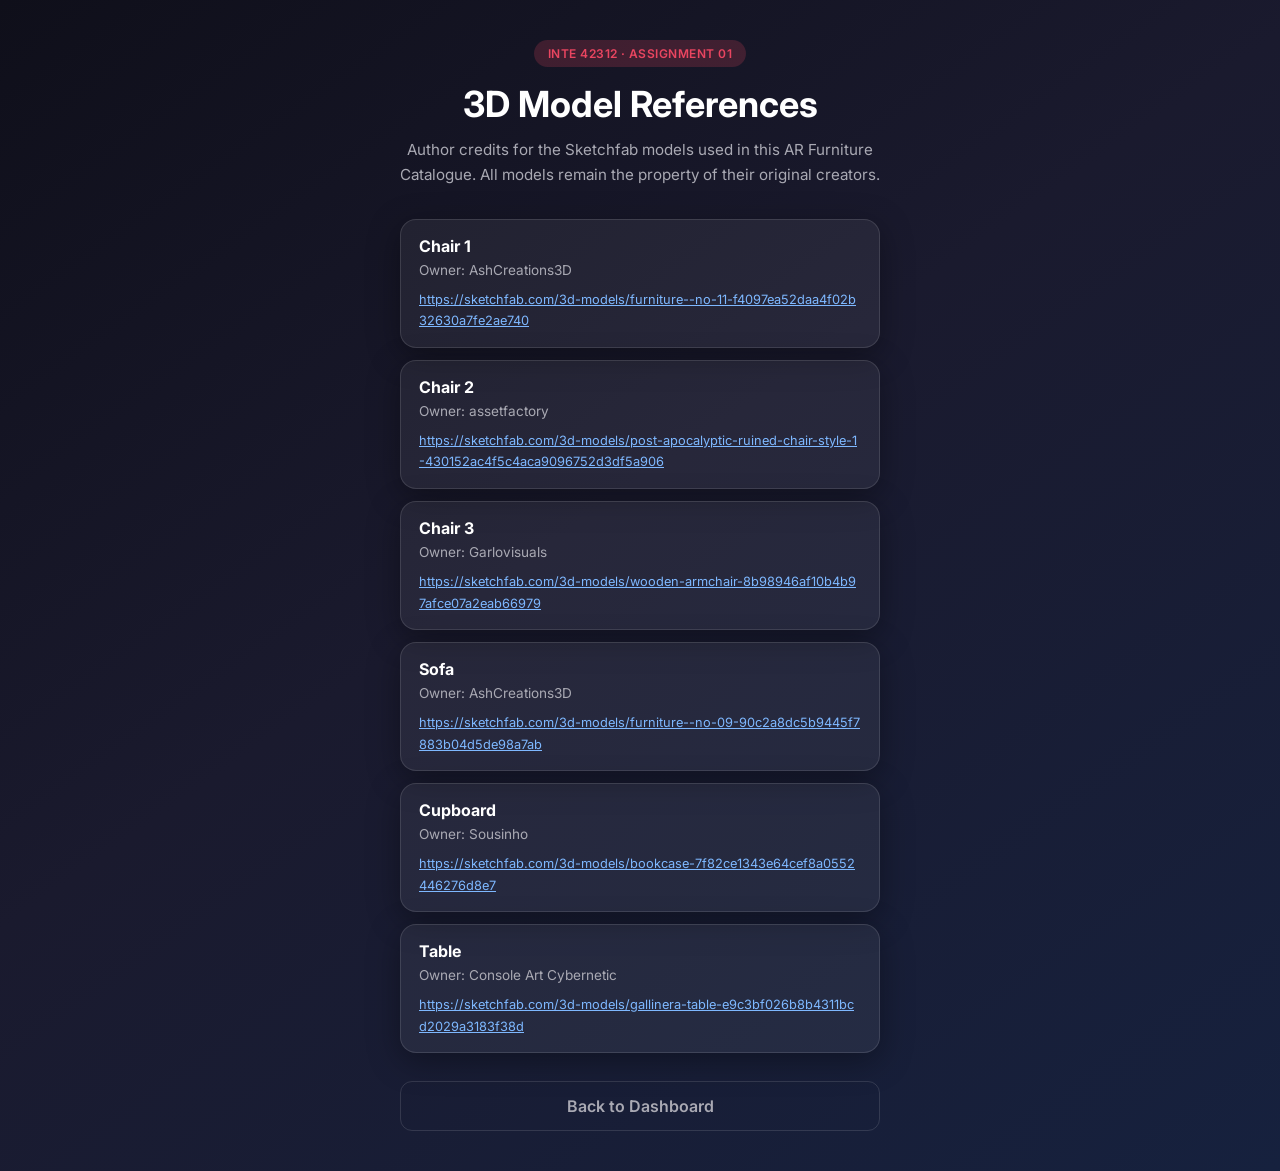
==== references.html @ 2fbdc4c9 "Add model references page and limit Marker AR chairs to three. Co-authored-by: Cursor <cursoragent@c" ====
<!DOCTYPE html>
<html lang="en">
<head>
    <meta charset="UTF-8">
    <meta name="viewport" content="width=device-width, initial-scale=1.0">
    <title>Model References | AR Furniture Viewer</title>
    <link rel="stylesheet" href="./style/style.css">
</head>
<body class="dashboard-body references-page">
    <div class="dashboard-container">
        <span class="dashboard-badge">INTE 42312 · Assignment 01</span>
        <h1>3D Model References</h1>
        <p class="subtitle">
            Author credits for the Sketchfab models used in this AR Furniture Catalogue.
            All models remain the property of their original creators.
        </p>

        <div class="references-list">
            <article class="reference-card">
                <h3>Chair 1</h3>
                <p class="author">Owner: AshCreations3D</p>
                <a href="https://sketchfab.com/3d-models/furniture--no-11-f4097ea52daa4f02b32630a7fe2ae740" target="_blank" rel="noopener noreferrer">https://sketchfab.com/3d-models/furniture--no-11-f4097ea52daa4f02b32630a7fe2ae740</a>
            </article>

            <article class="reference-card">
                <h3>Chair 2</h3>
                <p class="author">Owner: assetfactory</p>
                <a href="https://sketchfab.com/3d-models/post-apocalyptic-ruined-chair-style-1-430152ac4f5c4aca9096752d3df5a906" target="_blank" rel="noopener noreferrer">https://sketchfab.com/3d-models/post-apocalyptic-ruined-chair-style-1-430152ac4f5c4aca9096752d3df5a906</a>
            </article>

            <article class="reference-card">
                <h3>Chair 3</h3>
                <p class="author">Owner: Garlovisuals</p>
                <a href="https://sketchfab.com/3d-models/wooden-armchair-8b98946af10b4b97afce07a2eab66979" target="_blank" rel="noopener noreferrer">https://sketchfab.com/3d-models/wooden-armchair-8b98946af10b4b97afce07a2eab66979</a>
            </article>

            <article class="reference-card">
                <h3>Sofa</h3>
                <p class="author">Owner: AshCreations3D</p>
                <a href="https://sketchfab.com/3d-models/furniture--no-09-90c2a8dc5b9445f7883b04d5de98a7ab" target="_blank" rel="noopener noreferrer">https://sketchfab.com/3d-models/furniture--no-09-90c2a8dc5b9445f7883b04d5de98a7ab</a>
            </article>

            <article class="reference-card">
                <h3>Cupboard</h3>
                <p class="author">Owner: Sousinho</p>
                <a href="https://sketchfab.com/3d-models/bookcase-7f82ce1343e64cef8a0552446276d8e7" target="_blank" rel="noopener noreferrer">https://sketchfab.com/3d-models/bookcase-7f82ce1343e64cef8a0552446276d8e7</a>
            </article>

            <article class="reference-card">
                <h3>Table</h3>
                <p class="author">Owner: Console Art Cybernetic</p>
                <a href="https://sketchfab.com/3d-models/gallinera-table-e9c3bf026b8b4311bcd2029a3183f38d" target="_blank" rel="noopener noreferrer">https://sketchfab.com/3d-models/gallinera-table-e9c3bf026b8b4311bcd2029a3183f38d</a>
            </article>
        </div>

        <div class="button-group" style="margin-top: 28px;">
            <a href="./index.html" class="main-btn secondary">Back to Dashboard</a>
        </div>
    </div>
</body>
</html>
---- style/style.css ----
@import url('https://fonts.googleapis.com/css2?family=Inter:wght@400;500;600;700&display=swap');

:root {
    --bg-dark: #0f0f1a;
    --bg-card: rgba(255, 255, 255, 0.06);
    --bg-card-hover: rgba(255, 255, 255, 0.1);
    --accent: #e94560;
    --accent-soft: rgba(233, 69, 96, 0.2);
    --primary: #16213e;
    --primary-light: #1a4a7a;
    --text: #ffffff;
    --text-muted: #a9a9b3;
    --border: rgba(255, 255, 255, 0.12);
    --radius: 16px;
    --shadow: 0 8px 32px rgba(0, 0, 0, 0.35);
}

* {
    box-sizing: border-box;
}

body {
    margin: 0;
    font-family: 'Inter', Arial, sans-serif;
    overflow: hidden;
    color: var(--text);
}

/* ===================== MAIN DASHBOARD ===================== */
.dashboard-body {
    background: linear-gradient(145deg, #0f0f1a 0%, #1a1a2e 45%, #16213e 100%);
    min-height: 100vh;
    display: flex;
    justify-content: center;
    align-items: center;
    padding: 24px;
}

.dashboard-container {
    width: 100%;
    max-width: 480px;
    text-align: center;
}

.dashboard-badge {
    display: inline-block;
    padding: 6px 14px;
    border-radius: 999px;
    background: var(--accent-soft);
    color: var(--accent);
    font-size: 0.75rem;
    font-weight: 600;
    letter-spacing: 0.04em;
    text-transform: uppercase;
    margin-bottom: 16px;
}

.dashboard-container h1 {
    font-size: clamp(1.75rem, 5vw, 2.25rem);
    font-weight: 700;
    margin: 0 0 12px;
    line-height: 1.2;
}

.dashboard-container .subtitle {
    color: var(--text-muted);
    font-size: 0.95rem;
    line-height: 1.6;
    margin: 0 0 32px;
}

.dashboard-cards {
    display: flex;
    flex-direction: column;
    gap: 14px;
}

.mode-card {
    display: flex;
    align-items: center;
    gap: 16px;
    padding: 18px 20px;
    background: var(--bg-card);
    border: 1px solid var(--border);
    border-radius: var(--radius);
    text-decoration: none;
    color: var(--text);
    transition: background 0.2s, transform 0.2s, border-color 0.2s;
    box-shadow: var(--shadow);
    text-align: left;
}

.mode-card:hover {
    background: var(--bg-card-hover);
    transform: translateY(-2px);
    border-color: rgba(233, 69, 96, 0.4);
}

.mode-card-icon {
    width: 48px;
    height: 48px;
    border-radius: 12px;
    display: flex;
    align-items: center;
    justify-content: center;
    font-size: 1.4rem;
    flex-shrink: 0;
}

.mode-card-icon.marker {
    background: linear-gradient(135deg, #0f3460, #1a4a7a);
}

.mode-card-icon.markerless {
    background: linear-gradient(135deg, #e94560, #c73e54);
}

.mode-card-content h3 {
    margin: 0 0 4px;
    font-size: 1rem;
    font-weight: 600;
}

.mode-card-content p {
    margin: 0;
    font-size: 0.82rem;
    color: var(--text-muted);
    line-height: 1.4;
}

.dashboard-footer {
    margin-top: 28px;
    font-size: 0.78rem;
    color: var(--text-muted);
}

.dashboard-footer a {
    color: var(--accent);
    text-decoration: none;
    font-weight: 600;
}

/* ===================== REFERENCES PAGE ===================== */
.references-page {
    overflow-y: auto;
    align-items: flex-start;
    padding-top: 40px;
    padding-bottom: 40px;
}

.references-list {
    display: flex;
    flex-direction: column;
    gap: 12px;
    text-align: left;
    margin-top: 8px;
}

.reference-card {
    background: var(--bg-card);
    border: 1px solid var(--border);
    border-radius: var(--radius);
    padding: 16px 18px;
    box-shadow: var(--shadow);
}

.reference-card h3 {
    margin: 0 0 6px;
    font-size: 1rem;
}

.reference-card .author {
    margin: 0 0 10px;
    color: var(--text-muted);
    font-size: 0.85rem;
}

.reference-card a {
    color: #7eb8ff;
    font-size: 0.8rem;
    word-break: break-all;
    line-height: 1.45;
}

/* ===================== MARKERLESS SELECT UI ===================== */
.selection-panel {
    position: absolute;
    inset: 0;
    z-index: 999;
    background: linear-gradient(160deg, #0f0f1a 0%, #1a1a2e 50%, #16213e 100%);
    display: flex;
    align-items: center;
    justify-content: center;
    padding: 20px;
    overflow-y: auto;
}

.selection-card {
    width: 100%;
    max-width: 420px;
    background: var(--bg-card);
    border: 1px solid var(--border);
    border-radius: 20px;
    padding: 28px 24px;
    box-shadow: var(--shadow);
}

.selection-card h2 {
    margin: 0 0 6px;
    font-size: 1.35rem;
    font-weight: 700;
}

.selection-card .selection-subtitle {
    color: var(--text-muted);
    font-size: 0.88rem;
    margin: 0 0 24px;
}

.category-grid {
    display: grid;
    grid-template-columns: repeat(2, 1fr);
    gap: 10px;
    margin-bottom: 24px;
}

.category-btn {
    background: rgba(0, 0, 0, 0.35);
    color: white;
    border: 2px solid transparent;
    padding: 12px 10px;
    border-radius: 12px;
    font-weight: 600;
    font-size: 0.9rem;
    cursor: pointer;
    transition: all 0.2s;
    font-family: inherit;
}

.category-btn.active {
    border-color: var(--accent);
    background: var(--accent-soft);
    color: white;
}

.model-picker {
    display: flex;
    align-items: center;
    justify-content: space-between;
    gap: 12px;
    background: rgba(0, 0, 0, 0.25);
    border: 1px solid var(--border);
    border-radius: 14px;
    padding: 12px 16px;
    margin-bottom: 20px;
}

.model-picker .nav-btn-inline {
    position: static;
    transform: none;
    width: 44px;
    height: 44px;
    padding: 0;
    font-size: 1.25rem;
    display: flex;
    align-items: center;
    justify-content: center;
    flex-shrink: 0;
}

#model-preview-text {
    font-size: 0.95rem;
    font-weight: 600;
    color: var(--text);
    text-align: center;
    flex: 1;
    word-break: break-all;
}

.action-stack {
    display: flex;
    flex-direction: column;
    gap: 12px;
}

.main-btn {
    display: block;
    width: 100%;
    padding: 14px 24px;
    background: linear-gradient(135deg, #0f3460, #1a4a7a);
    color: white;
    text-decoration: none;
    border: none;
    border-radius: 12px;
    font-weight: 600;
    font-size: 1rem;
    cursor: pointer;
    text-align: center;
    font-family: inherit;
    transition: opacity 0.2s, transform 0.2s;
}

.main-btn:hover {
    opacity: 0.92;
    transform: translateY(-1px);
}

.main-btn.secondary {
    background: transparent;
    border: 1px solid var(--border);
    color: var(--text-muted);
}

.main-btn.secondary:hover {
    border-color: var(--accent);
    color: var(--text);
}

#ar-status {
    color: var(--text-muted);
    font-size: 0.82rem;
    line-height: 1.5;
    margin: 0;
    text-align: center;
}

/* ===================== AR OVERLAY (MARKER + MARKERLESS) ===================== */
.ar-ui-layer {
    position: fixed;
    inset: 0;
    pointer-events: none;
    z-index: 100;
}

.ar-top-bar {
    position: absolute;
    top: 0;
    left: 0;
    right: 0;
    padding: max(16px, env(safe-area-inset-top)) 16px 0;
    display: flex;
    justify-content: flex-start;
    pointer-events: none;
}

.ar-bottom-bar {
    position: absolute;
    bottom: 0;
    left: 0;
    right: 0;
    padding: 0 16px max(24px, env(safe-area-inset-bottom));
    display: flex;
    flex-direction: column;
    align-items: center;
    gap: 10px;
    pointer-events: none;
}

.exit-ar-btn,
.back-btn {
    pointer-events: auto;
    display: inline-flex;
    align-items: center;
    justify-content: center;
    background: rgba(233, 69, 96, 0.92);
    color: white;
    border: none;
    padding: 10px 18px;
    border-radius: 999px;
    text-decoration: none;
    font-weight: 600;
    font-size: 0.9rem;
    box-shadow: 0 4px 16px rgba(233, 69, 96, 0.35);
    font-family: inherit;
}

.place-btn {
    pointer-events: auto;
    width: 100%;
    max-width: 320px;
    padding: 16px 24px;
    background: linear-gradient(135deg, #0f3460, #1a4a7a);
    color: white;
    border: none;
    border-radius: 999px;
    font-weight: 600;
    font-size: 1rem;
    box-shadow: 0 6px 24px rgba(15, 52, 96, 0.5);
    font-family: inherit;
    cursor: pointer;
}

.ar-hint {
    pointer-events: none;
    margin: 0;
    font-size: 0.78rem;
    color: rgba(255, 255, 255, 0.75);
    text-align: center;
    background: rgba(0, 0, 0, 0.45);
    padding: 6px 14px;
    border-radius: 999px;
}

/* Marker AR specific */
.marker-ar-ui {
    font-family: 'Inter', Arial, sans-serif;
}

.marker-ar-top {
    justify-content: space-between;
    align-items: flex-start;
    gap: 10px;
    flex-wrap: wrap;
}

.detected-label {
    background: rgba(0, 0, 0, 0.65);
    color: white;
    border: 2px solid var(--border);
    padding: 10px 20px;
    border-radius: 999px;
    font-weight: 600;
    text-transform: capitalize;
    font-size: clamp(0.8rem, 3.5vw, 0.95rem);
    backdrop-filter: blur(8px);
    margin-left: auto;
    margin-right: auto;
    text-align: center;
    max-width: calc(100% - 120px);
    white-space: nowrap;
    overflow: hidden;
    text-overflow: ellipsis;
    transition: border-color 0.2s, background 0.2s;
}

.detected-label.active {
    border-color: var(--accent);
    background: rgba(233, 69, 96, 0.25);
}

.nav-btn {
    position: absolute;
    top: 50%;
    transform: translateY(-50%);
    background: rgba(0, 0, 0, 0.6);
    color: white;
    border: 1px solid var(--border);
    font-size: clamp(1.1rem, 4vw, 1.5rem);
    width: clamp(44px, 12vw, 52px);
    height: clamp(44px, 12vw, 52px);
    min-width: 44px;
    min-height: 44px;
    padding: 0;
    border-radius: 50%;
    pointer-events: auto;
    cursor: pointer;
    display: flex;
    align-items: center;
    justify-content: center;
    backdrop-filter: blur(8px);
    font-family: inherit;
    transition: background 0.2s, transform 0.15s;
    -webkit-tap-highlight-color: transparent;
}

.nav-btn:active {
    transform: translateY(-50%) scale(0.94);
    background: rgba(233, 69, 96, 0.45);
}

.nav-btn.left { left: max(12px, env(safe-area-inset-left)); }
.nav-btn.right { right: max(12px, env(safe-area-inset-right)); }

.nav-btn-inline {
    position: static;
    transform: none;
    flex-shrink: 0;
}

.nav-btn-inline:active {
    transform: scale(0.94);
}

.marker-ar-bottom {
    width: 100%;
}

.marker-model-nav {
    pointer-events: auto;
    display: none;
    align-items: center;
    justify-content: center;
    gap: clamp(10px, 3vw, 16px);
    width: 100%;
    max-width: 360px;
    background: rgba(0, 0, 0, 0.55);
    border: 1px solid var(--border);
    border-radius: 999px;
    padding: 8px 12px;
    backdrop-filter: blur(8px);
}

.model-status-text {
    flex: 1;
    text-align: center;
    font-size: clamp(0.75rem, 3.2vw, 0.88rem);
    font-weight: 600;
    color: var(--text);
    white-space: nowrap;
    overflow: hidden;
    text-overflow: ellipsis;
    min-width: 0;
}

.exit-ar-btn:active,
.place-btn:active {
    transform: scale(0.96);
}

/* Tablet & desktop: side nav buttons */
@media (min-width: 600px) {
    .nav-btn-side {
        display: flex;
    }

    .marker-model-nav {
        display: none;
    }

    .marker-ar-top {
        flex-wrap: nowrap;
    }

    .detected-label {
        position: absolute;
        left: 50%;
        transform: translateX(-50%);
        max-width: 240px;
    }
}

/* Mobile: bottom nav bar */
@media (max-width: 599px) {
    .nav-btn-side {
        display: none;
    }

    .marker-model-nav {
        display: flex;
    }

    .marker-ar-top {
        flex-direction: column;
        align-items: stretch;
    }

    .detected-label {
        max-width: 100%;
        margin: 0;
    }

    .exit-ar-btn {
        align-self: flex-start;
    }
}

/* Very small screens */
@media (max-width: 360px) {
    .detected-label {
        padding: 8px 14px;
        font-size: 0.78rem;
    }

    .ar-hint {
        font-size: 0.72rem;
        padding: 5px 10px;
    }

    .selection-card {
        padding: 20px 16px;
    }

    .category-grid {
        gap: 8px;
    }

    .category-btn {
        padding: 10px 8px;
        font-size: 0.82rem;
    }
}

/* Global responsive — dashboards & shared buttons */
@media (max-width: 480px) {
    .dashboard-body {
        padding: 16px;
    }

    .mode-card {
        padding: 14px 16px;
        gap: 12px;
    }

    .mode-card-icon {
        width: 40px;
        height: 40px;
        font-size: 1.2rem;
    }

    .main-btn,
    .place-btn,
    .exit-ar-btn {
        min-height: 44px;
        font-size: clamp(0.9rem, 3.8vw, 1rem);
    }

    .selection-panel {
        padding: 16px;
    }
}
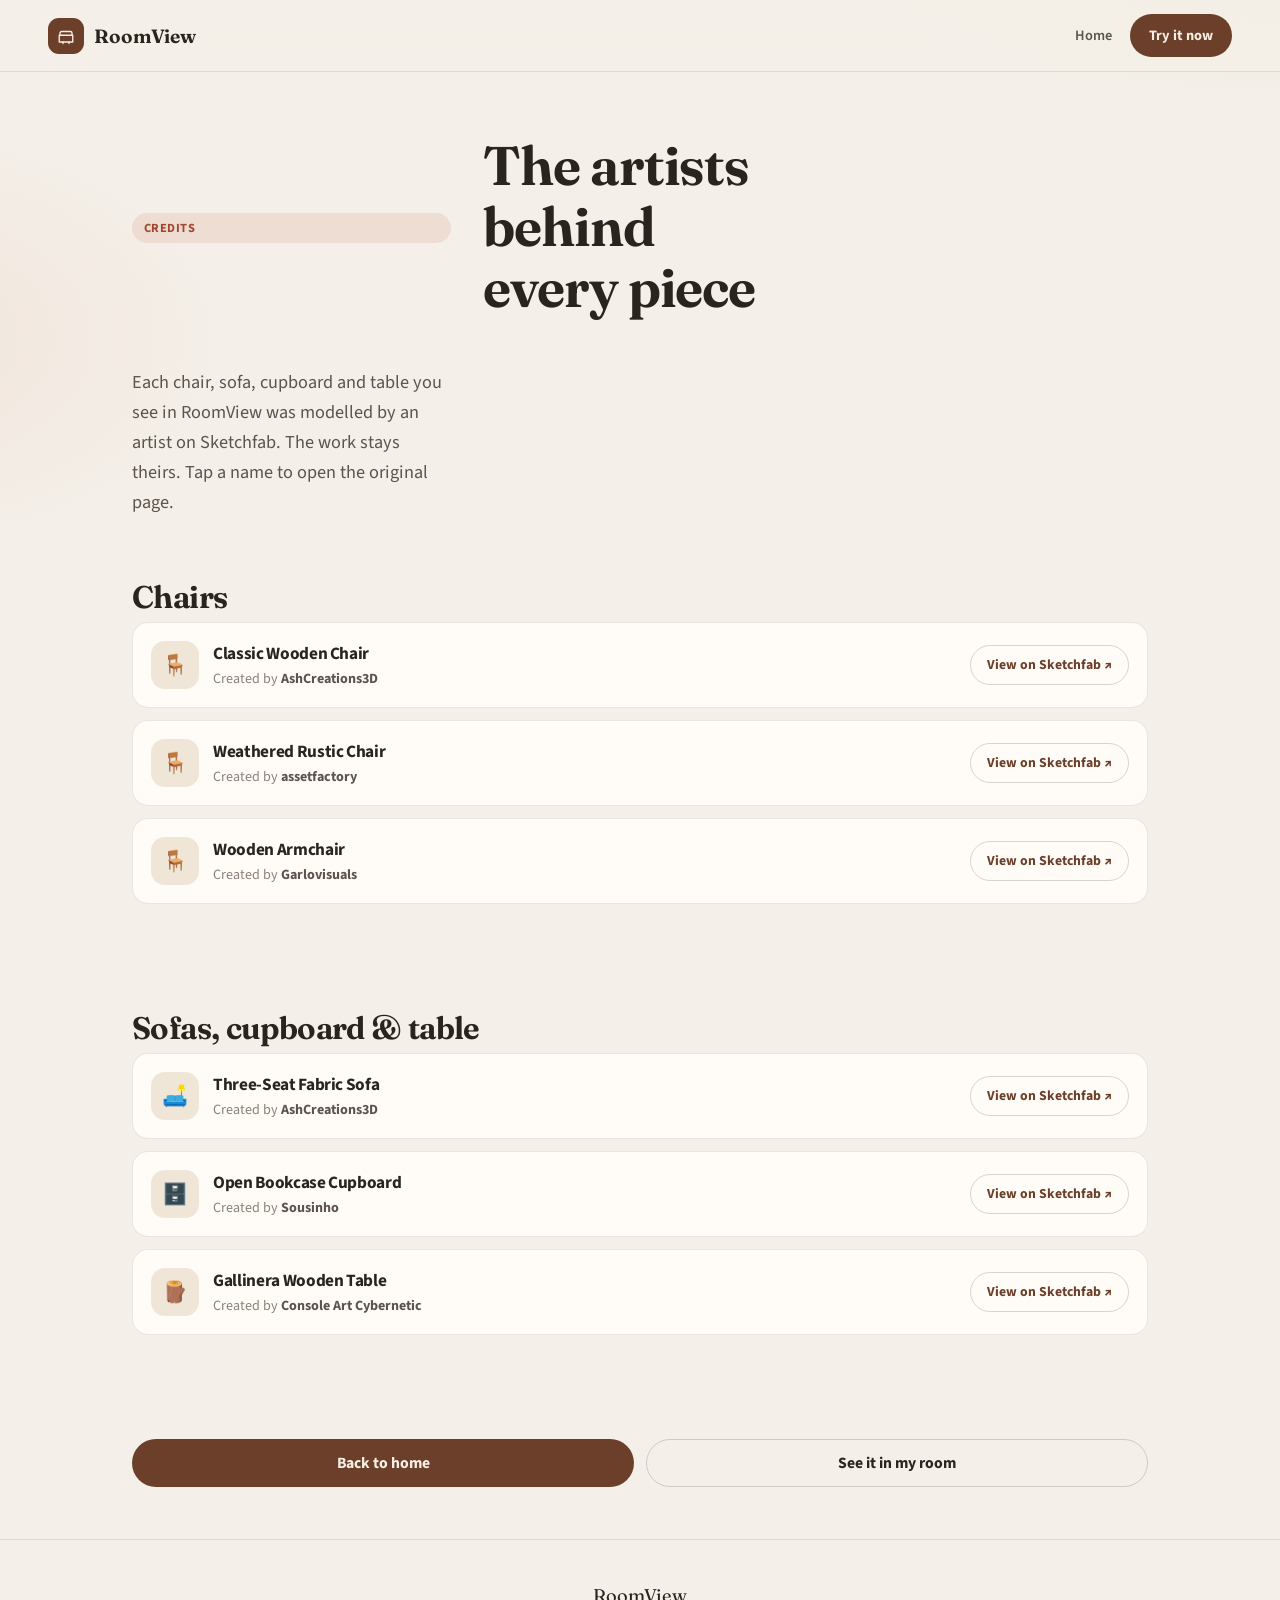
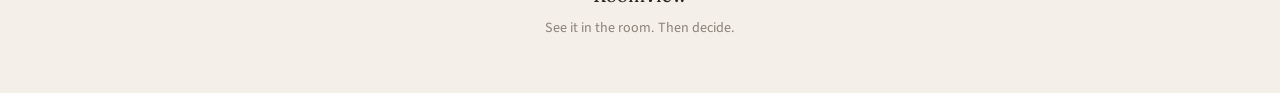
==== commit 800e17fd: "add cmplex" ====
--- a/references.html
+++ b/references.html
@@ -3,59 +3,135 @@
 <head>
     <meta charset="UTF-8">
     <meta name="viewport" content="width=device-width, initial-scale=1.0">
-    <title>Model References | AR Furniture Viewer</title>
+    <meta name="theme-color" content="#f4efe8">
+    <title>Who made these models — RoomView</title>
     <link rel="stylesheet" href="./style/style.css">
 </head>
-<body class="dashboard-body references-page">
-    <div class="dashboard-container">
-        <span class="dashboard-badge">INTE 42312 · Assignment 01</span>
-        <h1>3D Model References</h1>
-        <p class="subtitle">
-            Author credits for the Sketchfab models used in this AR Furniture Catalogue.
-            All models remain the property of their original creators.
-        </p>
+<body class="page">
 
-        <div class="references-list">
-            <article class="reference-card">
-                <h3>Chair 1</h3>
-                <p class="author">Owner: AshCreations3D</p>
-                <a href="https://sketchfab.com/3d-models/furniture--no-11-f4097ea52daa4f02b32630a7fe2ae740" target="_blank" rel="noopener noreferrer">https://sketchfab.com/3d-models/furniture--no-11-f4097ea52daa4f02b32630a7fe2ae740</a>
-            </article>
+    <header class="app-header">
+        <a class="brand" href="./index.html">
+            <span class="brand-mark" aria-hidden="true">
+                <svg viewBox="0 0 24 24" width="18" height="18" fill="none" stroke="currentColor" stroke-width="1.8" stroke-linecap="round" stroke-linejoin="round">
+                    <path d="M4 11V8a2 2 0 0 1 2-2h12a2 2 0 0 1 2 2v3" />
+                    <path d="M3 11h18v9H3z" />
+                    <path d="M8 20v2M16 20v2" />
+                </svg>
+            </span>
+            <span class="brand-name">RoomView</span>
+        </a>
+        <nav class="header-nav" aria-label="Main">
+            <a class="header-link" href="./index.html">Home</a>
+            <a class="header-cta" href="./markerless_AR/markerless.html">Try it now</a>
+        </nav>
+    </header>
 
-            <article class="reference-card">
-                <h3>Chair 2</h3>
-                <p class="author">Owner: assetfactory</p>
-                <a href="https://sketchfab.com/3d-models/post-apocalyptic-ruined-chair-style-1-430152ac4f5c4aca9096752d3df5a906" target="_blank" rel="noopener noreferrer">https://sketchfab.com/3d-models/post-apocalyptic-ruined-chair-style-1-430152ac4f5c4aca9096752d3df5a906</a>
-            </article>
+    <main>
+        <section class="hero hero-compact">
+            <p class="eyebrow">Credits</p>
+            <h1>The artists behind every piece</h1>
+            <p class="lede">
+                Each chair, sofa, cupboard and table you see in RoomView was modelled by an artist
+                on Sketchfab. The work stays theirs. Tap a name to open the original page.
+            </p>
+        </section>
 
-            <article class="reference-card">
-                <h3>Chair 3</h3>
-                <p class="author">Owner: Garlovisuals</p>
-                <a href="https://sketchfab.com/3d-models/wooden-armchair-8b98946af10b4b97afce07a2eab66979" target="_blank" rel="noopener noreferrer">https://sketchfab.com/3d-models/wooden-armchair-8b98946af10b4b97afce07a2eab66979</a>
-            </article>
+        <section class="section" aria-labelledby="chairs-title">
+            <h2 class="section-title" id="chairs-title">Chairs</h2>
+            <div class="credit-list">
+                <article class="credit-card">
+                    <div class="credit-top">
+                        <span class="credit-icon" aria-hidden="true">🪑</span>
+                        <div>
+                            <h3>Classic Wooden Chair</h3>
+                            <p class="credit-by">Created by <strong>AshCreations3D</strong></p>
+                        </div>
+                    </div>
+                    <a class="credit-link" href="https://sketchfab.com/3d-models/furniture--no-11-f4097ea52daa4f02b32630a7fe2ae740" target="_blank" rel="noopener noreferrer">
+                        View on Sketchfab <span aria-hidden="true">↗</span>
+                    </a>
+                </article>
+                <article class="credit-card">
+                    <div class="credit-top">
+                        <span class="credit-icon" aria-hidden="true">🪑</span>
+                        <div>
+                            <h3>Weathered Rustic Chair</h3>
+                            <p class="credit-by">Created by <strong>assetfactory</strong></p>
+                        </div>
+                    </div>
+                    <a class="credit-link" href="https://sketchfab.com/3d-models/post-apocalyptic-ruined-chair-style-1-430152ac4f5c4aca9096752d3df5a906" target="_blank" rel="noopener noreferrer">
+                        View on Sketchfab <span aria-hidden="true">↗</span>
+                    </a>
+                </article>
+                <article class="credit-card">
+                    <div class="credit-top">
+                        <span class="credit-icon" aria-hidden="true">🪑</span>
+                        <div>
+                            <h3>Wooden Armchair</h3>
+                            <p class="credit-by">Created by <strong>Garlovisuals</strong></p>
+                        </div>
+                    </div>
+                    <a class="credit-link" href="https://sketchfab.com/3d-models/wooden-armchair-8b98946af10b4b97afce07a2eab66979" target="_blank" rel="noopener noreferrer">
+                        View on Sketchfab <span aria-hidden="true">↗</span>
+                    </a>
+                </article>
+            </div>
+        </section>
 
-            <article class="reference-card">
-                <h3>Sofa</h3>
-                <p class="author">Owner: AshCreations3D</p>
-                <a href="https://sketchfab.com/3d-models/furniture--no-09-90c2a8dc5b9445f7883b04d5de98a7ab" target="_blank" rel="noopener noreferrer">https://sketchfab.com/3d-models/furniture--no-09-90c2a8dc5b9445f7883b04d5de98a7ab</a>
-            </article>
+        <section class="section" aria-labelledby="rest-title">
+            <h2 class="section-title" id="rest-title">Sofas, cupboard &amp; table</h2>
+            <div class="credit-list">
+                <article class="credit-card">
+                    <div class="credit-top">
+                        <span class="credit-icon" aria-hidden="true">🛋️</span>
+                        <div>
+                            <h3>Three-Seat Fabric Sofa</h3>
+                            <p class="credit-by">Created by <strong>AshCreations3D</strong></p>
+                        </div>
+                    </div>
+                    <a class="credit-link" href="https://sketchfab.com/3d-models/furniture--no-09-90c2a8dc5b9445f7883b04d5de98a7ab" target="_blank" rel="noopener noreferrer">
+                        View on Sketchfab <span aria-hidden="true">↗</span>
+                    </a>
+                </article>
+                <article class="credit-card">
+                    <div class="credit-top">
+                        <span class="credit-icon" aria-hidden="true">🗄️</span>
+                        <div>
+                            <h3>Open Bookcase Cupboard</h3>
+                            <p class="credit-by">Created by <strong>Sousinho</strong></p>
+                        </div>
+                    </div>
+                    <a class="credit-link" href="https://sketchfab.com/3d-models/bookcase-7f82ce1343e64cef8a0552446276d8e7" target="_blank" rel="noopener noreferrer">
+                        View on Sketchfab <span aria-hidden="true">↗</span>
+                    </a>
+                </article>
+                <article class="credit-card">
+                    <div class="credit-top">
+                        <span class="credit-icon" aria-hidden="true">🪵</span>
+                        <div>
+                            <h3>Gallinera Wooden Table</h3>
+                            <p class="credit-by">Created by <strong>Console Art Cybernetic</strong></p>
+                        </div>
+                    </div>
+                    <a class="credit-link" href="https://sketchfab.com/3d-models/gallinera-table-e9c3bf026b8b4311bcd2029a3183f38d" target="_blank" rel="noopener noreferrer">
+                        View on Sketchfab <span aria-hidden="true">↗</span>
+                    </a>
+                </article>
+            </div>
+        </section>
 
-            <article class="reference-card">
-                <h3>Cupboard</h3>
-                <p class="author">Owner: Sousinho</p>
-                <a href="https://sketchfab.com/3d-models/bookcase-7f82ce1343e64cef8a0552446276d8e7" target="_blank" rel="noopener noreferrer">https://sketchfab.com/3d-models/bookcase-7f82ce1343e64cef8a0552446276d8e7</a>
-            </article>
+        <section class="section">
+            <div class="cta-row">
+                <a class="btn btn-primary" href="./index.html">Back to home</a>
+                <a class="btn btn-ghost" href="./markerless_AR/markerless.html">See it in my room</a>
+            </div>
+        </section>
+    </main>
 
-            <article class="reference-card">
-                <h3>Table</h3>
-                <p class="author">Owner: Console Art Cybernetic</p>
-                <a href="https://sketchfab.com/3d-models/gallinera-table-e9c3bf026b8b4311bcd2029a3183f38d" target="_blank" rel="noopener noreferrer">https://sketchfab.com/3d-models/gallinera-table-e9c3bf026b8b4311bcd2029a3183f38d</a>
-            </article>
-        </div>
+    <footer class="app-footer">
+        <p class="footer-brand">RoomView</p>
+        <p>See it in the room. Then decide.</p>
+    </footer>
 
-        <div class="button-group" style="margin-top: 28px;">
-            <a href="./index.html" class="main-btn secondary">Back to Dashboard</a>
-        </div>
-    </div>
 </body>
 </html>
--- a/style/style.css
+++ b/style/style.css
@@ -1,335 +1,811 @@
-@import url('https://fonts.googleapis.com/css2?family=Inter:wght@400;500;600;700&display=swap');
-
+@import url('https://fonts.googleapis.com/css2?family=Fraunces:opsz,wght@9..144,500;9..144,650;9..144,700&family=Source+Sans+3:wght@400;500;600;700&display=swap');
+
+/* =========================================================
+   ROOMVIEW — furniture-store tokens
+   Light pages for browsing. Dark glass only on the camera.
+   ========================================================= */
 :root {
-    --bg-dark: #0f0f1a;
-    --bg-card: rgba(255, 255, 255, 0.06);
-    --bg-card-hover: rgba(255, 255, 255, 0.1);
-    --accent: #e94560;
-    --accent-soft: rgba(233, 69, 96, 0.2);
-    --primary: #16213e;
-    --primary-light: #1a4a7a;
-    --text: #ffffff;
-    --text-muted: #a9a9b3;
-    --border: rgba(255, 255, 255, 0.12);
+    --linen: #f4efe8;
+    --paper: #fffcf7;
+    --sand: #efe6d8;
+    --ink: #2a241f;
+    --ink-soft: #5c544c;
+    --ink-dim: #8a8178;
+    --walnut: #6b3f2a;
+    --terracotta: #c45c3e;
+    --terracotta-deep: #a3472e;
+    --terracotta-soft: rgba(196, 92, 62, 0.12);
+    --sage: #3f7a55;
+    --sage-soft: rgba(63, 122, 85, 0.14);
+    --gold: #c4a574;
+    --line: rgba(42, 36, 31, 0.1);
+    --line-strong: rgba(42, 36, 31, 0.18);
+
+    --radius-lg: 24px;
     --radius: 16px;
-    --shadow: 0 8px 32px rgba(0, 0, 0, 0.35);
-}
-
-* {
-    box-sizing: border-box;
-}
+    --radius-sm: 12px;
+    --shadow: 0 12px 32px rgba(42, 36, 31, 0.08);
+    --shadow-lift: 0 22px 50px rgba(42, 36, 31, 0.14);
+
+    --serif: 'Fraunces', Georgia, serif;
+    --sans: 'Source Sans 3', -apple-system, 'Segoe UI', Arial, sans-serif;
+
+    --accent: var(--terracotta);
+    --success: var(--sage);
+}
+
+* { box-sizing: border-box; }
+
+html { -webkit-text-size-adjust: 100%; scroll-behavior: smooth; }
 
 body {
     margin: 0;
-    font-family: 'Inter', Arial, sans-serif;
+    font-family: var(--sans);
+    color: var(--ink);
+    background: var(--linen);
+    overflow-x: hidden;
+    -webkit-tap-highlight-color: transparent;
+}
+
+body.page {
+    min-height: 100vh;
+    display: flex;
+    flex-direction: column;
+    background:
+        radial-gradient(900px 480px at 100% -10%, rgba(196, 165, 116, 0.28), transparent 55%),
+        radial-gradient(700px 420px at -10% 20%, rgba(196, 92, 62, 0.08), transparent 50%),
+        var(--linen);
+}
+
+body.ar-page {
     overflow: hidden;
-    color: var(--text);
-}
-
-/* ===================== MAIN DASHBOARD ===================== */
-.dashboard-body {
-    background: linear-gradient(145deg, #0f0f1a 0%, #1a1a2e 45%, #16213e 100%);
-    min-height: 100vh;
-    display: flex;
+    height: 100%;
+    background: #000;
+    color: #fff;
+}
+
+h1, h2, h3 {
+    font-family: var(--serif);
+    font-weight: 650;
+    letter-spacing: -0.02em;
+    color: var(--ink);
+}
+
+/* =========================================================
+   HEADER / FOOTER
+   ========================================================= */
+.app-header {
+    position: sticky;
+    top: 0;
+    z-index: 20;
+    display: flex;
+    align-items: center;
+    justify-content: space-between;
+    gap: 12px;
+    padding: 14px clamp(16px, 5vw, 48px);
+    background: rgba(244, 239, 232, 0.88);
+    backdrop-filter: blur(16px);
+    border-bottom: 1px solid var(--line);
+}
+
+.brand {
+    display: inline-flex;
+    align-items: center;
+    gap: 10px;
+    text-decoration: none;
+    color: var(--ink);
+}
+
+.brand-mark {
+    display: grid;
+    place-items: center;
+    width: 36px;
+    height: 36px;
+    border-radius: 11px;
+    background: var(--walnut);
+    color: #f8efe4;
+}
+
+.brand-name {
+    font-family: var(--serif);
+    font-size: 1.2rem;
+    font-weight: 650;
+}
+
+.header-nav {
+    display: flex;
+    align-items: center;
+    gap: 6px;
+}
+
+.header-link {
+    color: var(--ink-soft);
+    text-decoration: none;
+    font-size: 0.9rem;
+    font-weight: 600;
+    padding: 8px 12px;
+    border-radius: 999px;
+}
+
+.header-link:hover { color: var(--ink); }
+
+.header-cta,
+.btn {
+    display: inline-flex;
+    align-items: center;
     justify-content: center;
-    align-items: center;
-    padding: 24px;
-}
-
-.dashboard-container {
+    padding: 10px 18px;
+    border-radius: 999px;
+    text-decoration: none;
+    font-weight: 700;
+    font-size: 0.9rem;
+    border: 1px solid transparent;
+    cursor: pointer;
+    font-family: inherit;
+}
+
+.header-cta {
+    background: var(--walnut);
+    color: #f8efe4;
+}
+
+.app-footer {
+    margin-top: auto;
+    padding: 40px clamp(16px, 5vw, 48px) 48px;
+    border-top: 1px solid var(--line);
+    text-align: center;
+    color: var(--ink-dim);
+    font-size: 0.88rem;
+    line-height: 1.7;
+}
+
+.app-footer p { margin: 0 0 4px; }
+
+.footer-brand {
+    font-family: var(--serif);
+    font-size: 1.15rem;
+    color: var(--ink);
+    margin-bottom: 6px !important;
+}
+
+.app-footer a {
+    color: var(--walnut);
+    font-weight: 700;
+    text-decoration: none;
+}
+
+/* =========================================================
+   PAGE SECTIONS
+   ========================================================= */
+main {
     width: 100%;
-    max-width: 480px;
-    text-align: center;
-}
-
-.dashboard-badge {
+    max-width: 1080px;
+    margin: 0 auto;
+    padding: 0 clamp(16px, 5vw, 32px);
+}
+
+.hero {
+    display: grid;
+    gap: 32px;
+    padding: clamp(36px, 8vw, 72px) 0 clamp(20px, 4vw, 36px);
+    align-items: center;
+}
+
+.hero-compact {
+    padding-bottom: 8px;
+    max-width: 640px;
+}
+
+.eyebrow {
     display: inline-block;
-    padding: 6px 14px;
-    border-radius: 999px;
-    background: var(--accent-soft);
-    color: var(--accent);
-    font-size: 0.75rem;
-    font-weight: 600;
+    margin: 0 0 14px;
+    padding: 6px 12px;
+    border-radius: 999px;
+    background: var(--terracotta-soft);
+    color: var(--terracotta-deep);
+    font-size: 0.78rem;
+    font-weight: 700;
     letter-spacing: 0.04em;
     text-transform: uppercase;
-    margin-bottom: 16px;
-}
-
-.dashboard-container h1 {
-    font-size: clamp(1.75rem, 5vw, 2.25rem);
-    font-weight: 700;
-    margin: 0 0 12px;
-    line-height: 1.2;
-}
-
-.dashboard-container .subtitle {
-    color: var(--text-muted);
-    font-size: 0.95rem;
+}
+
+.hero h1 {
+    margin: 0 0 16px;
+    font-size: clamp(2.1rem, 7vw, 3.4rem);
+    line-height: 1.12;
+}
+
+.lede {
+    margin: 0;
+    max-width: 540px;
+    color: var(--ink-soft);
+    font-size: clamp(1.02rem, 3.4vw, 1.14rem);
+    line-height: 1.65;
+}
+
+.hero-actions {
+    display: flex;
+    flex-wrap: wrap;
+    gap: 10px;
+    margin-top: 26px;
+}
+
+.btn { min-height: 48px; padding: 12px 22px; font-size: 0.98rem; }
+.btn-primary { background: var(--walnut); color: #f8efe4; }
+.btn-ghost {
+    background: transparent;
+    border-color: var(--line-strong);
+    color: var(--ink);
+}
+
+.hero-note {
+    margin: 18px 0 0;
+    color: var(--ink-dim);
+    font-size: 0.86rem;
+    line-height: 1.5;
+    max-width: 460px;
+}
+
+.hero-visual { display: flex; justify-content: center; }
+
+.hero-stage {
+    position: relative;
+    width: min(100%, 420px);
+}
+
+.hero-room {
+    width: 100%;
+    height: auto;
+    border-radius: 28px;
+    box-shadow: var(--shadow-lift);
+}
+
+.hero-badge {
+    position: absolute;
+    left: 18px;
+    bottom: 22px;
+    padding: 8px 14px;
+    border-radius: 999px;
+    background: rgba(255, 252, 247, 0.92);
+    color: var(--walnut);
+    font-size: 0.78rem;
+    font-weight: 700;
+    box-shadow: var(--shadow);
+}
+
+.section { padding: clamp(28px, 6vw, 52px) 0; }
+
+.section-title {
+    margin: 0 0 6px;
+    font-size: clamp(1.45rem, 4.5vw, 1.95rem);
+}
+
+.section-sub {
+    margin: 0 0 24px;
+    color: var(--ink-dim);
+    font-size: 0.98rem;
+    line-height: 1.55;
+    max-width: 560px;
+}
+
+/* =========================================================
+   START OPTIONS
+   ========================================================= */
+.option-grid {
+    display: grid;
+    gap: 16px;
+}
+
+.option-card {
+    display: flex;
+    flex-direction: column;
+    gap: 12px;
+    padding: 24px 22px;
+    background: var(--paper);
+    border: 1px solid var(--line);
+    border-radius: var(--radius-lg);
+    box-shadow: var(--shadow);
+    text-decoration: none;
+    color: var(--ink);
+    transition: transform 0.2s ease, box-shadow 0.2s ease;
+}
+
+.option-card:hover {
+    transform: translateY(-3px);
+    box-shadow: var(--shadow-lift);
+}
+
+.option-card.is-recommended {
+    border-color: rgba(107, 63, 42, 0.28);
+    background:
+        linear-gradient(165deg, rgba(196, 165, 116, 0.22), transparent 50%),
+        var(--paper);
+}
+
+.option-head {
+    display: flex;
+    align-items: center;
+    justify-content: space-between;
+}
+
+.option-icon {
+    display: grid;
+    place-items: center;
+    width: 52px;
+    height: 52px;
+    border-radius: 14px;
+    background: var(--sand);
+    font-size: 1.5rem;
+}
+
+.option-tag {
+    padding: 5px 12px;
+    border-radius: 999px;
+    background: var(--walnut);
+    color: #f8efe4;
+    font-size: 0.7rem;
+    font-weight: 700;
+    letter-spacing: 0.06em;
+    text-transform: uppercase;
+}
+
+.option-card h3 { margin: 0; font-size: 1.35rem; }
+
+.option-text {
+    margin: 0;
+    color: var(--ink-soft);
+    font-size: 0.96rem;
     line-height: 1.6;
-    margin: 0 0 32px;
-}
-
-.dashboard-cards {
+}
+
+.option-facts {
+    margin: 4px 0 0;
+    padding: 0;
+    list-style: none;
+    display: grid;
+    gap: 8px;
+}
+
+.option-facts li {
+    display: flex;
+    gap: 9px;
+    color: var(--ink-dim);
+    font-size: 0.88rem;
+    line-height: 1.45;
+}
+
+.option-facts li span {
+    flex-shrink: 0;
+    display: grid;
+    place-items: center;
+    width: 20px;
+    height: 20px;
+    border-radius: 50%;
+    background: var(--sage-soft);
+    color: var(--sage);
+    font-size: 0.7rem;
+    font-weight: 700;
+}
+
+.option-facts li:last-child span {
+    background: var(--terracotta-soft);
+    color: var(--terracotta-deep);
+}
+
+.option-cta {
+    margin-top: 8px;
+    align-self: flex-start;
+    padding: 12px 20px;
+    border-radius: 999px;
+    background: var(--walnut);
+    color: #f8efe4;
+    font-size: 0.92rem;
+    font-weight: 700;
+}
+
+.option-card:not(.is-recommended) .option-cta {
+    background: transparent;
+    color: var(--walnut);
+    border: 1.5px solid var(--walnut);
+}
+
+/* =========================================================
+   PRODUCT GRID · STEPS · FAQ · CREDITS
+   ========================================================= */
+.catalogue-grid {
+    display: grid;
+    grid-template-columns: repeat(2, 1fr);
+    gap: 14px;
+}
+
+.product-card {
+    padding: 18px 16px 16px;
+    background: var(--paper);
+    border: 1px solid var(--line);
+    border-radius: var(--radius);
+    display: flex;
+    flex-direction: column;
+    gap: 8px;
+}
+
+.product-art {
+    display: grid;
+    place-items: center;
+    height: 88px;
+    border-radius: 14px;
+    font-size: 2.1rem;
+    margin-bottom: 4px;
+}
+
+.product-art-chair { background: #efe0cf; }
+.product-art-sofa { background: #e8d5c4; }
+.product-art-cupboard { background: #e4dccb; }
+.product-art-table { background: #ead9c2; }
+
+.product-card h3 {
+    margin: 0;
+    font-size: 1.08rem;
+    font-family: var(--sans);
+    font-weight: 700;
+}
+
+.product-card p {
+    margin: 0;
+    color: var(--ink-soft);
+    font-size: 0.86rem;
+    line-height: 1.5;
+    flex: 1;
+}
+
+.product-meta {
+    font-size: 0.76rem;
+    font-weight: 700;
+    letter-spacing: 0.04em;
+    text-transform: uppercase;
+    color: var(--walnut);
+}
+
+.steps {
+    margin: 0;
+    padding: 0;
+    list-style: none;
+    display: grid;
+    gap: 12px;
+}
+
+.step {
+    display: flex;
+    gap: 14px;
+    padding: 18px;
+    background: var(--paper);
+    border: 1px solid var(--line);
+    border-radius: var(--radius);
+}
+
+.step-no {
+    flex-shrink: 0;
+    display: grid;
+    place-items: center;
+    width: 34px;
+    height: 34px;
+    border-radius: 50%;
+    background: var(--walnut);
+    color: #f8efe4;
+    font-weight: 700;
+}
+
+.step h3 {
+    margin: 4px 0 6px;
+    font-size: 1.05rem;
+    font-family: var(--sans);
+    font-weight: 700;
+}
+
+.step p {
+    margin: 0;
+    color: var(--ink-soft);
+    font-size: 0.92rem;
+    line-height: 1.6;
+}
+
+.faq-list { display: grid; gap: 10px; }
+
+.faq-item {
+    background: var(--paper);
+    border: 1px solid var(--line);
+    border-radius: var(--radius);
+    padding: 16px 18px;
+}
+
+.faq-item summary {
+    cursor: pointer;
+    font-weight: 700;
+    font-size: 0.98rem;
+    list-style: none;
+    display: flex;
+    justify-content: space-between;
+    gap: 12px;
+}
+
+.faq-item summary::-webkit-details-marker { display: none; }
+.faq-item summary::after { content: '+'; color: var(--walnut); font-size: 1.3rem; line-height: 1; }
+.faq-item[open] summary::after { content: '−'; }
+
+.faq-item p {
+    margin: 10px 0 0;
+    color: var(--ink-soft);
+    font-size: 0.92rem;
+    line-height: 1.65;
+}
+
+.credit-list { display: grid; gap: 12px; }
+
+.credit-card {
     display: flex;
     flex-direction: column;
     gap: 14px;
-}
-
-.mode-card {
-    display: flex;
-    align-items: center;
-    gap: 16px;
-    padding: 18px 20px;
-    background: var(--bg-card);
-    border: 1px solid var(--border);
+    padding: 18px;
+    background: var(--paper);
+    border: 1px solid var(--line);
     border-radius: var(--radius);
-    text-decoration: none;
-    color: var(--text);
-    transition: background 0.2s, transform 0.2s, border-color 0.2s;
-    box-shadow: var(--shadow);
-    text-align: left;
-}
-
-.mode-card:hover {
-    background: var(--bg-card-hover);
-    transform: translateY(-2px);
-    border-color: rgba(233, 69, 96, 0.4);
-}
-
-.mode-card-icon {
+}
+
+.credit-top { display: flex; align-items: center; gap: 14px; }
+
+.credit-icon {
+    display: grid;
+    place-items: center;
     width: 48px;
     height: 48px;
-    border-radius: 12px;
-    display: flex;
-    align-items: center;
-    justify-content: center;
-    font-size: 1.4rem;
-    flex-shrink: 0;
-}
-
-.mode-card-icon.marker {
-    background: linear-gradient(135deg, #0f3460, #1a4a7a);
-}
-
-.mode-card-icon.markerless {
-    background: linear-gradient(135deg, #e94560, #c73e54);
-}
-
-.mode-card-content h3 {
-    margin: 0 0 4px;
-    font-size: 1rem;
-    font-weight: 600;
-}
-
-.mode-card-content p {
-    margin: 0;
-    font-size: 0.82rem;
-    color: var(--text-muted);
-    line-height: 1.4;
-}
-
-.dashboard-footer {
-    margin-top: 28px;
-    font-size: 0.78rem;
-    color: var(--text-muted);
-}
-
-.dashboard-footer a {
-    color: var(--accent);
+    border-radius: 14px;
+    background: var(--sand);
+    font-size: 1.3rem;
+}
+
+.credit-card h3 {
+    margin: 0 0 3px;
+    font-size: 1.08rem;
+    font-family: var(--sans);
+    font-weight: 700;
+}
+
+.credit-by { margin: 0; color: var(--ink-dim); font-size: 0.88rem; }
+.credit-by strong { color: var(--ink-soft); }
+
+.credit-link {
+    align-self: flex-start;
+    padding: 9px 16px;
+    border-radius: 999px;
+    border: 1px solid var(--line-strong);
+    color: var(--walnut);
     text-decoration: none;
-    font-weight: 600;
-}
-
-/* ===================== REFERENCES PAGE ===================== */
-.references-page {
-    overflow-y: auto;
-    align-items: flex-start;
-    padding-top: 40px;
-    padding-bottom: 40px;
-}
-
-.references-list {
-    display: flex;
-    flex-direction: column;
-    gap: 12px;
-    text-align: left;
-    margin-top: 8px;
-}
-
-.reference-card {
-    background: var(--bg-card);
-    border: 1px solid var(--border);
-    border-radius: var(--radius);
-    padding: 16px 18px;
-    box-shadow: var(--shadow);
-}
-
-.reference-card h3 {
-    margin: 0 0 6px;
-    font-size: 1rem;
-}
-
-.reference-card .author {
-    margin: 0 0 10px;
-    color: var(--text-muted);
-    font-size: 0.85rem;
-}
-
-.reference-card a {
-    color: #7eb8ff;
-    font-size: 0.8rem;
-    word-break: break-all;
-    line-height: 1.45;
-}
-
-/* ===================== MARKERLESS SELECT UI ===================== */
+    font-size: 0.86rem;
+    font-weight: 700;
+}
+
+.cta-row { display: flex; flex-wrap: wrap; gap: 12px; }
+.cta-row .btn { flex: 1; min-width: 180px; }
+
+/* =========================================================
+   MARKERLESS SETUP (light picker, before the camera)
+   ========================================================= */
 .selection-panel {
     position: absolute;
     inset: 0;
     z-index: 999;
-    background: linear-gradient(160deg, #0f0f1a 0%, #1a1a2e 50%, #16213e 100%);
-    display: flex;
-    align-items: center;
+    display: flex;
+    align-items: flex-start;
     justify-content: center;
-    padding: 20px;
+    padding: 16px 16px 28px;
     overflow-y: auto;
+    background:
+        radial-gradient(700px 380px at 90% 0%, rgba(196, 165, 116, 0.28), transparent 55%),
+        var(--linen);
 }
 
 .selection-card {
     width: 100%;
-    max-width: 420px;
-    background: var(--bg-card);
-    border: 1px solid var(--border);
-    border-radius: 20px;
-    padding: 28px 24px;
-    box-shadow: var(--shadow);
+    max-width: 440px;
+    margin: auto;
+    padding: 22px 20px 24px;
+    background: var(--paper);
+    border: 1px solid var(--line);
+    border-radius: var(--radius-lg);
+    box-shadow: var(--shadow-lift);
+    color: var(--ink);
+}
+
+.setup-head {
+    display: flex;
+    align-items: flex-start;
+    gap: 12px;
+    margin-bottom: 22px;
+}
+
+.setup-back {
+    flex-shrink: 0;
+    display: grid;
+    place-items: center;
+    width: 40px;
+    height: 40px;
+    border-radius: 50%;
+    background: var(--sand);
+    color: var(--ink);
+    text-decoration: none;
+    font-size: 1.1rem;
 }
 
 .selection-card h2 {
-    margin: 0 0 6px;
-    font-size: 1.35rem;
-    font-weight: 700;
-}
-
-.selection-card .selection-subtitle {
-    color: var(--text-muted);
-    font-size: 0.88rem;
-    margin: 0 0 24px;
+    margin: 2px 0 6px;
+    font-size: 1.4rem;
+    line-height: 1.25;
+}
+
+.selection-subtitle {
+    margin: 0;
+    color: var(--ink-dim);
+    font-size: 0.9rem;
+    line-height: 1.5;
+}
+
+.setup-step { margin-bottom: 20px; }
+
+.setup-step-label {
+    display: flex;
+    align-items: center;
+    gap: 10px;
+    margin: 0 0 11px;
+    font-size: 0.9rem;
+    font-weight: 700;
+    color: var(--ink-soft);
+}
+
+.step-dot {
+    display: grid;
+    place-items: center;
+    width: 22px;
+    height: 22px;
+    border-radius: 50%;
+    background: var(--walnut);
+    color: #f8efe4;
+    font-size: 0.72rem;
+    font-weight: 700;
 }
 
 .category-grid {
     display: grid;
     grid-template-columns: repeat(2, 1fr);
     gap: 10px;
-    margin-bottom: 24px;
 }
 
 .category-btn {
-    background: rgba(0, 0, 0, 0.35);
-    color: white;
-    border: 2px solid transparent;
-    padding: 12px 10px;
-    border-radius: 12px;
-    font-weight: 600;
-    font-size: 0.9rem;
+    display: flex;
+    align-items: center;
+    gap: 9px;
+    padding: 14px;
+    background: var(--linen);
+    color: var(--ink);
+    border: 1.5px solid var(--line);
+    border-radius: var(--radius-sm);
+    font-family: inherit;
+    font-weight: 700;
+    font-size: 0.94rem;
+    text-align: left;
     cursor: pointer;
-    transition: all 0.2s;
-    font-family: inherit;
-}
+}
+
+.category-btn::before { font-size: 1.15rem; line-height: 1; }
+.category-btn[data-category="chair"]::before { content: '🪑'; }
+.category-btn[data-category="sofa"]::before { content: '🛋️'; }
+.category-btn[data-category="cupboard"]::before { content: '🗄️'; }
+.category-btn[data-category="table"]::before { content: '🪵'; }
 
 .category-btn.active {
-    border-color: var(--accent);
-    background: var(--accent-soft);
-    color: white;
+    border-color: var(--walnut);
+    background: rgba(107, 63, 42, 0.08);
 }
 
 .model-picker {
     display: flex;
     align-items: center;
-    justify-content: space-between;
-    gap: 12px;
-    background: rgba(0, 0, 0, 0.25);
-    border: 1px solid var(--border);
-    border-radius: 14px;
-    padding: 12px 16px;
-    margin-bottom: 20px;
-}
-
-.model-picker .nav-btn-inline {
-    position: static;
-    transform: none;
-    width: 44px;
-    height: 44px;
-    padding: 0;
-    font-size: 1.25rem;
-    display: flex;
-    align-items: center;
-    justify-content: center;
-    flex-shrink: 0;
-}
-
-#model-preview-text {
-    font-size: 0.95rem;
-    font-weight: 600;
-    color: var(--text);
-    text-align: center;
-    flex: 1;
-    word-break: break-all;
-}
+    gap: 10px;
+    padding: 10px 12px;
+    background: var(--linen);
+    border: 1px solid var(--line);
+    border-radius: var(--radius);
+}
+
+.model-picker-text { flex: 1; min-width: 0; text-align: center; }
+#model-preview-text { font-size: 1rem; font-weight: 700; line-height: 1.3; }
+.model-counter { display: block; margin-top: 3px; color: var(--ink-dim); font-size: 0.78rem; }
 
 .action-stack {
     display: flex;
     flex-direction: column;
-    gap: 12px;
+    gap: 11px;
+    margin-top: 8px;
 }
 
 .main-btn {
     display: block;
     width: 100%;
-    padding: 14px 24px;
-    background: linear-gradient(135deg, #0f3460, #1a4a7a);
-    color: white;
+    padding: 15px 22px;
+    background: var(--walnut);
+    color: #f8efe4;
     text-decoration: none;
     border: none;
-    border-radius: 12px;
-    font-weight: 600;
+    border-radius: 999px;
+    font-family: inherit;
+    font-weight: 700;
     font-size: 1rem;
+    text-align: center;
     cursor: pointer;
-    text-align: center;
-    font-family: inherit;
-    transition: opacity 0.2s, transform 0.2s;
-}
-
-.main-btn:hover {
-    opacity: 0.92;
-    transform: translateY(-1px);
-}
+}
+
+.main-btn:active { transform: scale(0.98); }
 
 .main-btn.secondary {
     background: transparent;
-    border: 1px solid var(--border);
-    color: var(--text-muted);
-}
-
-.main-btn.secondary:hover {
-    border-color: var(--accent);
-    color: var(--text);
+    border: 1px solid var(--line-strong);
+    color: var(--ink-soft);
+    font-size: 0.92rem;
+    padding: 12px 20px;
 }
 
 #ar-status {
-    color: var(--text-muted);
-    font-size: 0.82rem;
-    line-height: 1.5;
     margin: 0;
+    color: var(--ink-dim);
+    font-size: 0.84rem;
+    line-height: 1.55;
     text-align: center;
 }
 
-/* ===================== AR OVERLAY (MARKER + MARKERLESS) ===================== */
+#ar-status.is-error { color: var(--terracotta-deep); font-weight: 600; }
+
+.setup-tips {
+    margin-top: 22px;
+    padding: 15px 17px;
+    background: var(--linen);
+    border-radius: var(--radius);
+}
+
+.setup-tips-title {
+    margin: 0 0 9px;
+    font-size: 0.78rem;
+    font-weight: 700;
+    letter-spacing: 0.04em;
+    text-transform: uppercase;
+    color: var(--walnut);
+}
+
+.setup-tips ul { margin: 0; padding-left: 18px; display: grid; gap: 6px; }
+.setup-tips li { color: var(--ink-soft); font-size: 0.86rem; line-height: 1.55; }
+.setup-tips strong { color: var(--ink); }
+
+/* Nav arrows on the light picker */
+.selection-card .nav-btn {
+    position: static;
+    transform: none;
+    background: var(--paper);
+    color: var(--ink);
+    border: 1px solid var(--line-strong);
+}
+
+.selection-card .nav-btn:active {
+    transform: scale(0.94);
+    background: var(--sand);
+}
+
+/* =========================================================
+   AR OVERLAY — dark glass on the camera
+   ========================================================= */
 .ar-ui-layer {
     position: fixed;
     inset: 0;
     pointer-events: none;
     z-index: 100;
+    font-family: var(--sans);
+    color: #fff;
 }
 
 .ar-top-bar {
@@ -337,10 +813,16 @@
     top: 0;
     left: 0;
     right: 0;
-    padding: max(16px, env(safe-area-inset-top)) 16px 0;
+    padding: max(14px, env(safe-area-inset-top)) 14px 0;
     display: flex;
     justify-content: flex-start;
+    gap: 10px;
     pointer-events: none;
+}
+
+.ar-top-bar-split {
+    justify-content: space-between;
+    align-items: center;
 }
 
 .ar-bottom-bar {
@@ -348,108 +830,298 @@
     bottom: 0;
     left: 0;
     right: 0;
-    padding: 0 16px max(24px, env(safe-area-inset-bottom));
+    padding: 0 14px max(20px, env(safe-area-inset-bottom));
     display: flex;
     flex-direction: column;
     align-items: center;
-    gap: 10px;
+    gap: 9px;
     pointer-events: none;
 }
 
-.exit-ar-btn,
-.back-btn {
+.exit-ar-btn {
     pointer-events: auto;
     display: inline-flex;
     align-items: center;
     justify-content: center;
-    background: rgba(233, 69, 96, 0.92);
-    color: white;
-    border: none;
-    padding: 10px 18px;
+    min-height: 40px;
+    padding: 9px 16px;
+    background: rgba(20, 16, 12, 0.72);
+    color: #fff;
+    border: 1px solid rgba(255, 255, 255, 0.18);
     border-radius: 999px;
     text-decoration: none;
-    font-weight: 600;
-    font-size: 0.9rem;
-    box-shadow: 0 4px 16px rgba(233, 69, 96, 0.35);
     font-family: inherit;
+    font-weight: 700;
+    font-size: 0.86rem;
+    backdrop-filter: blur(10px);
+    cursor: pointer;
+}
+
+.exit-ar-btn:active { transform: scale(0.96); }
+
+.live-pill {
+    display: inline-flex;
+    align-items: center;
+    gap: 7px;
+    padding: 8px 14px;
+    border-radius: 999px;
+    background: rgba(20, 16, 12, 0.72);
+    border: 1px solid rgba(255, 255, 255, 0.14);
+    font-size: 0.76rem;
+    font-weight: 700;
+    color: rgba(255, 255, 255, 0.9);
+    backdrop-filter: blur(10px);
+}
+
+.live-dot {
+    width: 7px;
+    height: 7px;
+    border-radius: 50%;
+    background: #6fbf86;
+    box-shadow: 0 0 0 3px rgba(111, 191, 134, 0.25);
+}
+
+.ar-guide {
+    position: absolute;
+    top: max(72px, calc(env(safe-area-inset-top) + 66px));
+    left: 14px;
+    right: 14px;
+    max-width: 400px;
+    margin: 0 auto;
+    padding: 14px 16px;
+    background: rgba(20, 16, 12, 0.72);
+    border: 1px solid rgba(255, 255, 255, 0.16);
+    border-radius: var(--radius);
+    backdrop-filter: blur(12px);
+    pointer-events: none;
+}
+
+.ar-guide-title { margin: 0 0 5px; font-size: 0.95rem; font-weight: 700; }
+.ar-guide-text { margin: 0; font-size: 0.84rem; line-height: 1.55; color: rgba(255, 255, 255, 0.82); }
+
+.ar-picker {
+    position: absolute;
+    left: 14px;
+    right: 14px;
+    bottom: max(118px, calc(env(safe-area-inset-bottom) + 108px));
+    max-width: 400px;
+    margin: 0 auto;
+    padding: 14px 14px 12px;
+    background: rgba(20, 16, 12, 0.82);
+    border: 1px solid rgba(255, 255, 255, 0.16);
+    border-radius: var(--radius);
+    backdrop-filter: blur(12px);
+    pointer-events: auto;
+    display: flex;
+    flex-direction: column;
+    gap: 10px;
+}
+
+.ar-picker[hidden] { display: none; }
+
+.ar-picker-title {
+    margin: 0;
+    font-size: 0.88rem;
+    font-weight: 700;
+}
+
+.ar-picker-cats {
+    display: grid;
+    grid-template-columns: repeat(4, 1fr);
+    gap: 6px;
+}
+
+.ar-category-btn {
+    padding: 8px 4px;
+    border-radius: 10px;
+    border: 1px solid rgba(255, 255, 255, 0.18);
+    background: rgba(255, 255, 255, 0.08);
+    color: #fff;
+    font-family: inherit;
+    font-size: 0.72rem;
+    font-weight: 700;
+    cursor: pointer;
+}
+
+.ar-category-btn.active {
+    background: rgba(107, 63, 42, 0.9);
+    border-color: rgba(196, 165, 116, 0.6);
+}
+
+.ar-picker-design {
+    background: rgba(0, 0, 0, 0.28);
+    border-color: rgba(255, 255, 255, 0.14);
+}
+
+.ar-picker-design .nav-btn {
+    background: rgba(255, 255, 255, 0.12);
+    color: #fff;
+    border-color: rgba(255, 255, 255, 0.2);
+}
+
+.ar-picker-actions {
+    display: flex;
+    gap: 8px;
+}
+
+.ar-picker-actions .place-btn,
+.ar-picker-actions .undo-btn {
+    flex: 1;
+    max-width: none;
+    padding: 12px 10px;
+    font-size: 0.86rem;
+}
+
+#arrange-row {
+    max-width: 360px;
+}
+
+.place-btn[hidden],
+#arrange-row[hidden],
+#reset-row[hidden],
+#ml-placed-count[hidden] {
+    display: none !important;
 }
 
 .place-btn {
     pointer-events: auto;
     width: 100%;
-    max-width: 320px;
-    padding: 16px 24px;
-    background: linear-gradient(135deg, #0f3460, #1a4a7a);
-    color: white;
+    max-width: 330px;
+    padding: 16px 22px;
+    background: var(--walnut);
+    color: #f8efe4;
     border: none;
     border-radius: 999px;
-    font-weight: 600;
-    font-size: 1rem;
-    box-shadow: 0 6px 24px rgba(15, 52, 96, 0.5);
     font-family: inherit;
+    font-weight: 700;
+    font-size: 0.98rem;
+    box-shadow: 0 8px 26px rgba(0, 0, 0, 0.35);
     cursor: pointer;
+}
+
+.place-btn:active { transform: scale(0.97); }
+
+.place-btn:disabled,
+.undo-btn:disabled,
+.done-btn:disabled {
+    opacity: 0.42;
+    cursor: not-allowed;
+    box-shadow: none;
 }
 
 .ar-hint {
     pointer-events: none;
     margin: 0;
+    max-width: 100%;
     font-size: 0.78rem;
-    color: rgba(255, 255, 255, 0.75);
+    line-height: 1.45;
+    color: rgba(255, 255, 255, 0.9);
     text-align: center;
-    background: rgba(0, 0, 0, 0.45);
-    padding: 6px 14px;
-    border-radius: 999px;
-}
-
-/* Marker AR specific */
-.marker-ar-ui {
-    font-family: 'Inter', Arial, sans-serif;
-}
-
+    background: rgba(20, 16, 12, 0.7);
+    border: 1px solid rgba(255, 255, 255, 0.12);
+    padding: 7px 15px;
+    border-radius: 999px;
+    backdrop-filter: blur(8px);
+}
+
+/* =========================================================
+   MARKER AR OVERLAY
+   ========================================================= */
 .marker-ar-top {
     justify-content: space-between;
-    align-items: flex-start;
-    gap: 10px;
-    flex-wrap: wrap;
+    align-items: center;
+    gap: 8px;
 }
 
 .detected-label {
-    background: rgba(0, 0, 0, 0.65);
-    color: white;
-    border: 2px solid var(--border);
-    padding: 10px 20px;
-    border-radius: 999px;
-    font-weight: 600;
-    text-transform: capitalize;
-    font-size: clamp(0.8rem, 3.5vw, 0.95rem);
-    backdrop-filter: blur(8px);
-    margin-left: auto;
-    margin-right: auto;
+    flex: 1;
+    min-width: 0;
+    padding: 9px 14px;
+    background: rgba(20, 16, 12, 0.72);
+    color: #fff;
+    border: 1.5px solid rgba(255, 255, 255, 0.16);
+    border-radius: 999px;
+    font-weight: 700;
+    font-size: clamp(0.74rem, 3.3vw, 0.88rem);
     text-align: center;
-    max-width: calc(100% - 120px);
     white-space: nowrap;
     overflow: hidden;
     text-overflow: ellipsis;
-    transition: border-color 0.2s, background 0.2s;
+    backdrop-filter: blur(10px);
 }
 
 .detected-label.active {
-    border-color: var(--accent);
-    background: rgba(233, 69, 96, 0.25);
-}
+    border-color: rgba(196, 165, 116, 0.7);
+    background: rgba(107, 63, 42, 0.78);
+}
+
+.help-open-btn {
+    pointer-events: auto;
+    flex-shrink: 0;
+    min-height: 40px;
+    padding: 8px 14px;
+    border-radius: 999px;
+    background: rgba(20, 16, 12, 0.72);
+    color: #fff;
+    border: 1px solid rgba(255, 255, 255, 0.18);
+    font-family: inherit;
+    font-size: 0.82rem;
+    font-weight: 700;
+    cursor: pointer;
+    backdrop-filter: blur(10px);
+}
+
+.help-sheet {
+    position: absolute;
+    inset: 0;
+    z-index: 5;
+    display: flex;
+    align-items: center;
+    justify-content: center;
+    padding: 20px;
+    background: rgba(20, 16, 12, 0.78);
+    backdrop-filter: blur(8px);
+    pointer-events: auto;
+    overflow-y: auto;
+}
+
+.help-sheet[hidden] { display: none; }
+
+.help-card {
+    width: 100%;
+    max-width: 400px;
+    margin: auto;
+    padding: 24px 22px;
+    background: var(--paper);
+    color: var(--ink);
+    border-radius: var(--radius-lg);
+    box-shadow: var(--shadow-lift);
+}
+
+.help-card h2 { margin: 0 0 14px; font-size: 1.4rem; color: var(--ink); }
+
+.help-steps {
+    margin: 0 0 20px;
+    padding-left: 20px;
+    display: grid;
+    gap: 10px;
+}
+
+.help-steps li { color: var(--ink-soft); font-size: 0.92rem; line-height: 1.6; }
+.help-steps strong { color: var(--ink); }
+
+.help-card .main-btn { background: var(--walnut); color: #f8efe4; }
 
 .nav-btn {
     position: absolute;
     top: 50%;
     transform: translateY(-50%);
-    background: rgba(0, 0, 0, 0.6);
-    color: white;
-    border: 1px solid var(--border);
-    font-size: clamp(1.1rem, 4vw, 1.5rem);
-    width: clamp(44px, 12vw, 52px);
-    height: clamp(44px, 12vw, 52px);
-    min-width: 44px;
-    min-height: 44px;
+    background: rgba(20, 16, 12, 0.7);
+    color: #fff;
+    border: 1px solid rgba(255, 255, 255, 0.18);
+    font-size: clamp(1.05rem, 4vw, 1.4rem);
+    width: clamp(44px, 12vw, 50px);
+    height: clamp(44px, 12vw, 50px);
     padding: 0;
     border-radius: 50%;
     pointer-events: auto;
@@ -459,162 +1131,356 @@
     justify-content: center;
     backdrop-filter: blur(8px);
     font-family: inherit;
-    transition: background 0.2s, transform 0.15s;
-    -webkit-tap-highlight-color: transparent;
 }
 
 .nav-btn:active {
     transform: translateY(-50%) scale(0.94);
-    background: rgba(233, 69, 96, 0.45);
+    background: rgba(107, 63, 42, 0.8);
 }
 
 .nav-btn.left { left: max(12px, env(safe-area-inset-left)); }
 .nav-btn.right { right: max(12px, env(safe-area-inset-right)); }
 
-.nav-btn-inline {
-    position: static;
-    transform: none;
-    flex-shrink: 0;
-}
-
-.nav-btn-inline:active {
-    transform: scale(0.94);
-}
-
-.marker-ar-bottom {
+.nav-btn-inline { position: static; transform: none; flex-shrink: 0; }
+.nav-btn-inline:active { transform: scale(0.94); }
+
+.marker-ar-bottom { width: 100%; }
+
+.marker-controls-block {
+    display: flex;
+    flex-direction: column;
+    align-items: center;
+    gap: 9px;
     width: 100%;
 }
+
+.marker-controls-block[hidden] { display: none; }
 
 .marker-model-nav {
     pointer-events: auto;
     display: none;
     align-items: center;
     justify-content: center;
-    gap: clamp(10px, 3vw, 16px);
+    gap: 10px;
     width: 100%;
     max-width: 360px;
-    background: rgba(0, 0, 0, 0.55);
-    border: 1px solid var(--border);
-    border-radius: 999px;
-    padding: 8px 12px;
-    backdrop-filter: blur(8px);
+    padding: 7px 10px;
+    background: rgba(20, 16, 12, 0.7);
+    border: 1px solid rgba(255, 255, 255, 0.14);
+    border-radius: 999px;
+    backdrop-filter: blur(10px);
 }
 
 .model-status-text {
     flex: 1;
+    min-width: 0;
     text-align: center;
-    font-size: clamp(0.75rem, 3.2vw, 0.88rem);
-    font-weight: 600;
-    color: var(--text);
+    font-size: clamp(0.74rem, 3.2vw, 0.86rem);
+    font-weight: 700;
     white-space: nowrap;
     overflow: hidden;
     text-overflow: ellipsis;
-    min-width: 0;
-}
-
-.exit-ar-btn:active,
-.place-btn:active {
-    transform: scale(0.96);
-}
-
-/* Tablet & desktop: side nav buttons */
+}
+
+.marker-place-row {
+    pointer-events: auto;
+    display: flex;
+    width: 100%;
+    max-width: 360px;
+    gap: 8px;
+    align-items: stretch;
+}
+
+.marker-place-row .place-btn {
+    flex: 1.35;
+    max-width: none;
+    padding: 13px 10px;
+    font-size: 0.86rem;
+    white-space: nowrap;
+}
+
+.undo-btn {
+    pointer-events: auto;
+    flex: 1;
+    padding: 13px 10px;
+    background: rgba(20, 16, 12, 0.7);
+    color: #fff;
+    border: 1px solid rgba(255, 255, 255, 0.18);
+    border-radius: 999px;
+    font-family: inherit;
+    font-weight: 700;
+    font-size: 0.82rem;
+    white-space: nowrap;
+    cursor: pointer;
+    backdrop-filter: blur(10px);
+}
+
+.undo-btn:active { transform: scale(0.96); }
+
+.done-btn {
+    pointer-events: auto;
+    width: 100%;
+    max-width: 360px;
+    padding: 14px 18px;
+    background: var(--sage);
+    color: #fff;
+    border: none;
+    border-radius: 999px;
+    font-family: inherit;
+    font-weight: 700;
+    font-size: 0.92rem;
+    cursor: pointer;
+    box-shadow: 0 8px 24px rgba(0, 0, 0, 0.28);
+}
+
+.done-btn:active { transform: scale(0.97); }
+
+.room-badge {
+    pointer-events: none;
+    margin: 0;
+    padding: 7px 16px;
+    font-size: 0.78rem;
+    font-weight: 700;
+    color: #b8e0c4;
+    background: rgba(63, 122, 85, 0.35);
+    border: 1px solid rgba(184, 224, 196, 0.35);
+    border-radius: 999px;
+}
+
+.marker-select-panel {
+    pointer-events: auto;
+    display: flex;
+    flex-direction: column;
+    align-items: center;
+    gap: 8px;
+    width: 100%;
+    max-width: 360px;
+    padding: 12px;
+    background: rgba(20, 16, 12, 0.78);
+    border: 1px solid rgba(196, 165, 116, 0.45);
+    border-radius: 18px;
+    backdrop-filter: blur(12px);
+}
+
+.marker-select-panel[hidden] { display: none; }
+
+.selected-label {
+    max-width: 100%;
+    font-size: 0.78rem;
+    font-weight: 700;
+    letter-spacing: 0.04em;
+    text-transform: uppercase;
+    color: var(--gold);
+    overflow: hidden;
+    text-overflow: ellipsis;
+    white-space: nowrap;
+}
+
+.marker-select-row { display: flex; gap: 7px; width: 100%; }
+
+.select-btn {
+    pointer-events: auto;
+    flex: 1;
+    min-height: 42px;
+    padding: 10px 8px;
+    background: rgba(255, 255, 255, 0.12);
+    color: #fff;
+    border: 1px solid rgba(255, 255, 255, 0.18);
+    border-radius: var(--radius-sm);
+    font-family: inherit;
+    font-weight: 700;
+    font-size: 0.82rem;
+    cursor: pointer;
+}
+
+.select-btn.danger {
+    background: rgba(196, 92, 62, 0.9);
+    border-color: transparent;
+}
+
+.select-btn:active { transform: scale(0.95); }
+
+#rotate-left-btn,
+#rotate-right-btn { font-size: 0.84rem; }
+
+body.room-mode .nav-btn-side { display: none; }
+
+/* =========================================================
+   RESPONSIVE
+   ========================================================= */
+@media (min-width: 780px) {
+    .hero {
+        grid-template-columns: 1.05fr 0.95fr;
+        padding-top: 64px;
+    }
+
+    .option-grid { grid-template-columns: 1fr 1fr; }
+
+    .catalogue-grid { grid-template-columns: repeat(4, 1fr); }
+
+    .credit-card {
+        flex-direction: row;
+        align-items: center;
+        justify-content: space-between;
+    }
+
+    .credit-link { align-self: center; }
+}
+
 @media (min-width: 600px) {
-    .nav-btn-side {
-        display: flex;
+    .nav-btn-side { display: flex; }
+    .marker-model-nav { display: none; }
+    .detected-label { max-width: 320px; margin: 0 auto; }
+}
+
+@media (max-width: 599px) {
+    .nav-btn-side { display: none; }
+    .marker-model-nav { display: flex; }
+    .header-link { display: none; }
+}
+
+@media (max-width: 380px) {
+    .ar-hint { font-size: 0.72rem; padding: 6px 12px; }
+    .marker-place-row .place-btn,
+    .undo-btn { font-size: 0.76rem; padding: 12px 7px; }
+    .category-btn { padding: 11px 10px; font-size: 0.82rem; }
+    .selection-card { padding: 18px 15px 20px; }
+    .hero h1 { font-size: 1.85rem; }
+}
+
+/* =========================================================
+   PRINT / DOWNLOAD MARKER PICTURES
+   ========================================================= */
+.print-toolbar {
+    display: flex;
+    flex-wrap: wrap;
+    align-items: flex-end;
+    justify-content: space-between;
+    gap: 12px;
+    margin-bottom: 8px;
+}
+
+.print-toolbar .section-title { margin-bottom: 0; }
+
+.print-toolbar-actions {
+    display: flex;
+    flex-wrap: wrap;
+    gap: 8px;
+}
+
+.marker-print-grid {
+    display: grid;
+    grid-template-columns: repeat(2, 1fr);
+    gap: 14px;
+}
+
+.marker-print-card {
+    display: flex;
+    flex-direction: column;
+    gap: 10px;
+    padding: 14px;
+    background: var(--paper);
+    border: 1px solid var(--line);
+    border-radius: var(--radius);
+    box-shadow: var(--shadow);
+}
+
+.marker-print-preview {
+    display: grid;
+    place-items: center;
+    aspect-ratio: 1;
+    padding: 10px;
+    background: #111;
+    border-radius: 12px;
+    overflow: hidden;
+}
+
+.marker-print-preview img {
+    width: 100%;
+    height: 100%;
+    object-fit: contain;
+}
+
+.marker-print-card h3 {
+    margin: 0;
+    font-family: var(--sans);
+    font-size: 1.05rem;
+    font-weight: 700;
+}
+
+.marker-print-card p {
+    margin: 0;
+    color: var(--ink-soft);
+    font-size: 0.86rem;
+    line-height: 1.45;
+    flex: 1;
+}
+
+.marker-print-card .btn {
+    width: 100%;
+    min-height: 44px;
+}
+
+.help-steps a {
+    color: var(--walnut);
+    font-weight: 700;
+}
+
+@media (min-width: 780px) {
+    .marker-print-grid { grid-template-columns: repeat(4, 1fr); }
+}
+
+@media print {
+    .app-header,
+    .app-footer,
+    .hero,
+    .print-toolbar-actions,
+    .cta-row,
+    .hero-note,
+    .marker-print-card .btn,
+    .marker-print-card p,
+    .section:first-of-type {
+        display: none !important;
     }
 
-    .marker-model-nav {
-        display: none;
+    body.page {
+        background: #fff;
     }
 
-    .marker-ar-top {
-        flex-wrap: nowrap;
+    main {
+        max-width: none;
+        padding: 0;
     }
 
-    .detected-label {
-        position: absolute;
-        left: 50%;
-        transform: translateX(-50%);
-        max-width: 240px;
+    .marker-print-grid {
+        display: block;
     }
-}
-
-/* Mobile: bottom nav bar */
-@media (max-width: 599px) {
-    .nav-btn-side {
-        display: none;
+
+    .marker-print-card {
+        break-after: page;
+        page-break-after: always;
+        box-shadow: none;
+        border: none;
+        padding: 0;
+        background: #fff;
     }
 
-    .marker-model-nav {
-        display: flex;
+    .marker-print-card:last-child {
+        break-after: auto;
+        page-break-after: auto;
     }
 
-    .marker-ar-top {
-        flex-direction: column;
-        align-items: stretch;
+    .marker-print-preview {
+        aspect-ratio: auto;
+        height: 85vh;
+        background: #fff;
+        border-radius: 0;
+        padding: 0;
     }
 
-    .detected-label {
-        max-width: 100%;
-        margin: 0;
+    .marker-print-card h3 {
+        text-align: center;
+        margin: 8px 0 12px;
+        font-size: 18pt;
     }
-
-    .exit-ar-btn {
-        align-self: flex-start;
-    }
-}
-
-/* Very small screens */
-@media (max-width: 360px) {
-    .detected-label {
-        padding: 8px 14px;
-        font-size: 0.78rem;
-    }
-
-    .ar-hint {
-        font-size: 0.72rem;
-        padding: 5px 10px;
-    }
-
-    .selection-card {
-        padding: 20px 16px;
-    }
-
-    .category-grid {
-        gap: 8px;
-    }
-
-    .category-btn {
-        padding: 10px 8px;
-        font-size: 0.82rem;
-    }
-}
-
-/* Global responsive — dashboards & shared buttons */
-@media (max-width: 480px) {
-    .dashboard-body {
-        padding: 16px;
-    }
-
-    .mode-card {
-        padding: 14px 16px;
-        gap: 12px;
-    }
-
-    .mode-card-icon {
-        width: 40px;
-        height: 40px;
-        font-size: 1.2rem;
-    }
-
-    .main-btn,
-    .place-btn,
-    .exit-ar-btn {
-        min-height: 44px;
-        font-size: clamp(0.9rem, 3.8vw, 1rem);
-    }
-
-    .selection-panel {
-        padding: 16px;
-    }
-}
+}
